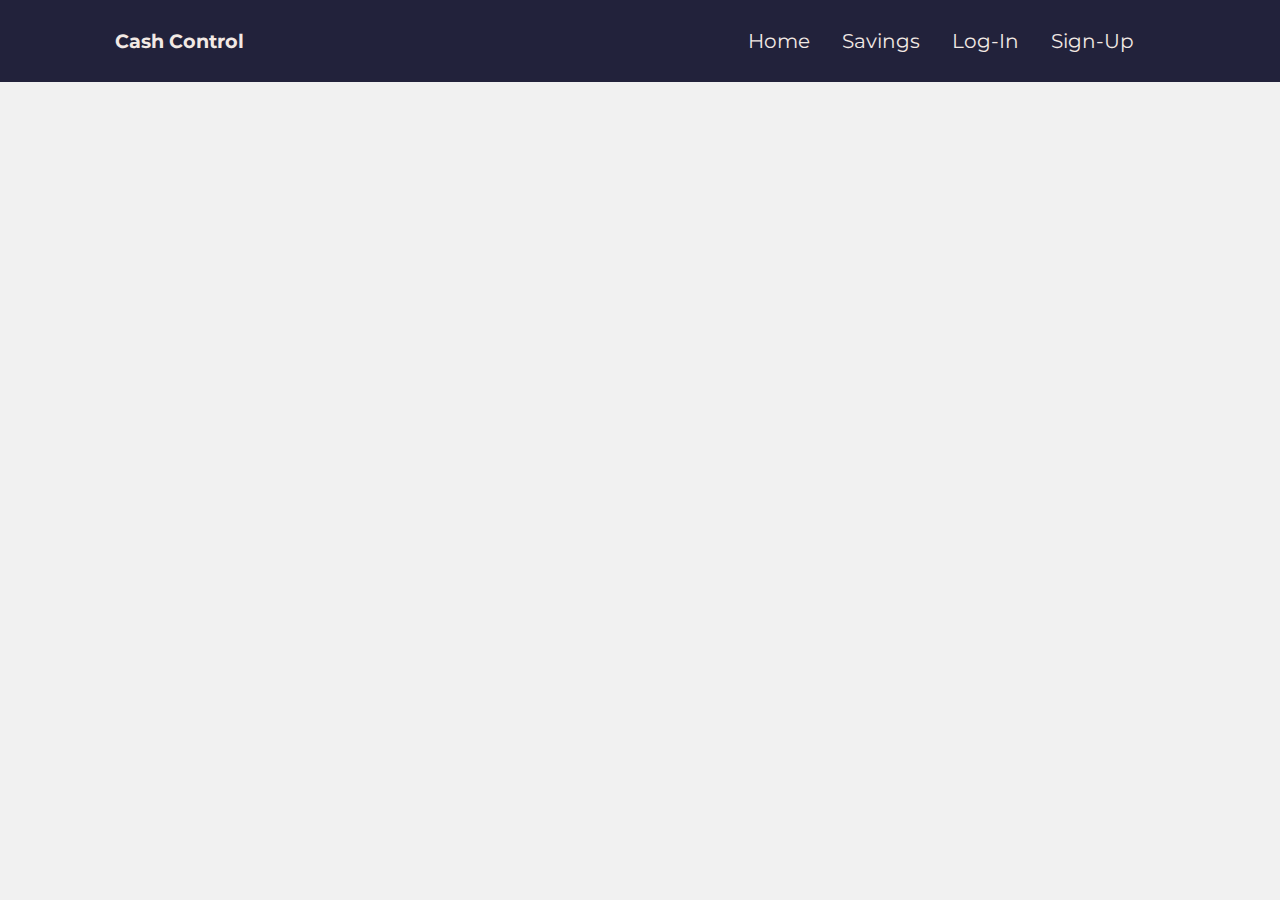
==== accounts.html @ 3d1548b2 "Initial commit" ====
<!DOCTYPE html>
<html lang="en">
    <head>
        <meta charset="UTF-8">
        <meta name="viewport" content="width=device-width, initial-scale=1.0">
        <link rel="stylesheet" href="css/accounts.css">
        <link rel="icon" href="Images/money.png">
        <title>Final Year Project</title>
    </head>

    <body>
        <header>
            <div class="logo">
                <p>Cash Control</p>
            </div>
<!--
            <a href="#" class="toggle-button">
                <span class="bar"></span>
                <span class="bar"></span>
                <span class="bar"></span>
            </a>
-->
            <div class="navbar">
                <ul>
                    <li><a href="#">Home</a></li>
                    <li><a href="#">Savings</a></li>
                    <li><a href="#">Log-In</a></li>
                    <li><a href="#">Sign-Up</a></li>
                </ul>
            </div>
        </header>

    </body>

</html>
---- css/accounts.css ----
/* Palette colours: 22223b, 4a4e69, f2e9e4, 9a8c98, c9ada7*/
:root {
    --text-primary: #f2e9e4;
    --bg: #22223b;
    --bg-secondary: #9a8c98;
}

* {
    box-sizing: border-box;
}

@font-face {
    font-family: mont;
    src: url(../Fonts/Montserrat-VariableFont_wght.ttf);
}

body{
    margin: 0;
    padding: 0;
    background-color: #f1f1f1;
    color: var(--text-primary);
    font-family: mont;
}

/* Header */
header {
    background-color: var(--bg);
    display: flex;
    align-items: center;
    justify-content: space-between;
    padding: 0px 9%;
}

.logo {
    font-size: larger;
    font-weight: bold;
    
}

.navbar {
    overflow: hidden;
    padding: 15px;
}

.navbar ul {
    margin: 0;
    padding: 0;
    display: flex;
}

.navbar li {
    list-style: none;
}

/* Style of links in navigation bar */
.navbar li a {
    color: var(--text-primary);
    text-decoration: none; /* Property removes the underline */
    font-size: 20px;
    padding: 14px 16px;
    transition: background-color 0.5s cubic-bezier(0.4, 0, 0.2, 1) 0s, color 0.167s cubic-bezier(0.4, 0, 0.2, 1) 0s;
    display: block;
}

.navbar a:hover {
    background-color: var(--text-primary);
    color: #22223b;
}

.navbar a.active {
    background-color: var(--text-primary);
    color: #22223b;
}
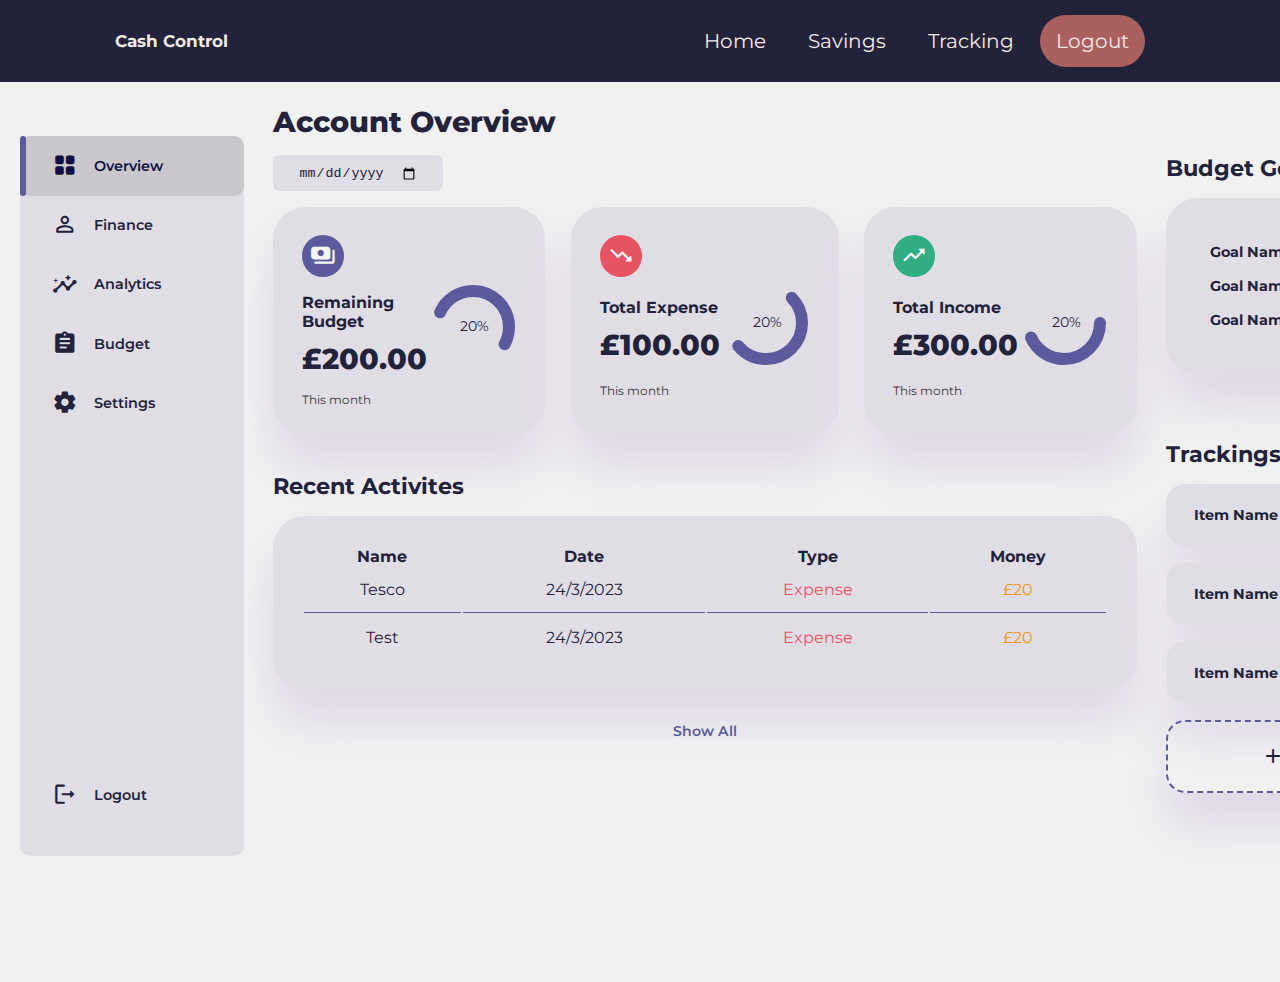
==== commit b8f1a52f: "Update 1.2" ====
--- a/accounts.html
+++ b/accounts.html
@@ -3,33 +3,260 @@
     <head>
         <meta charset="UTF-8">
         <meta name="viewport" content="width=device-width, initial-scale=1.0">
-        <link rel="stylesheet" href="css/accounts.css">
         <link rel="icon" href="Images/money.png">
         <title>Final Year Project</title>
+        <!-- Icons -->
+        <link href="https://fonts.googleapis.com/icon?family=Material+Icons+Round" rel="stylesheet">
+
+        <link rel="stylesheet" href="css/accounts.css">
     </head>
 
     <body>
-        <header>
+        <header id="top">
             <div class="logo">
                 <p>Cash Control</p>
             </div>
-<!--
-            <a href="#" class="toggle-button">
-                <span class="bar"></span>
-                <span class="bar"></span>
-                <span class="bar"></span>
-            </a>
--->
+
             <div class="navbar">
                 <ul>
-                    <li><a href="#">Home</a></li>
-                    <li><a href="#">Savings</a></li>
-                    <li><a href="#">Log-In</a></li>
-                    <li><a href="#">Sign-Up</a></li>
+                    <li><a href="index.php">Home</a></li>
+                    <li><a href="savings.php">Savings</a></li>
+                    <li><a href="trackings.php">Tracking</a></li>
+                    <li id="logout"><a href="logout.php">Logout</a></li>
                 </ul>
             </div>
         </header>
 
+        <div class="container">
+            <!-- Sidebar -->
+            <aside>
+                <div class="top">
+                    <div class="logo">
+                        <p>Cash Control</p>
+                    </div>
+                    <div class="closeTab" id="close-btn">
+                        <span class="material-icons-round">close</span>
+                    </div>
+                </div>
+
+                <div class="sidebar">
+                    <a href="#" class="active">
+                        <span class="material-icons-round">grid_view</span>
+                        <h3>Overview</h3>
+                    </a>
+                    <a href="#">
+                        <span class="material-icons-round">person_outline</span>
+                        <h3>Finance</h3>
+                    </a>
+                    <a href="#">
+                        <span class="material-icons-round">insights</span>
+                        <h3>Analytics</h3>
+                    </a>
+                    <a href="#">
+                        <span class="material-icons-round">assignment</span>
+                        <h3>Budget</h3>
+                    </a>
+                    <a href="#">
+                        <span class="material-icons-round">settings</span>
+                        <h3>Settings</h3>
+                    </a>
+                    <a href="#">
+                        <span class="material-icons-round">logout</span>
+                        <h3>Logout</h3>
+                    </a>
+                </div>
+            </aside>
+
+            <!-- Main -->
+            <main>
+                <h1>Account Overview</h1>
+
+                <div class="date">
+                    <input type="date">
+                </div>
+
+                <div class="insights">
+
+                    <!-- Budget -->
+                    <div class="remaining-budget">
+                        <span class="material-icons-round">payments</span>
+                        <div class="middle">
+                            <div class="left">
+                                <h3>Remaining Budget</h3>
+                                <h1>£200.00</h1>   
+                            </div>
+                            <div class="progress">
+                                <svg>
+                                    <circle cx='38' cy="38" r="36"></circle>
+                                </svg>
+                                <div class="number">
+                                    <p>20%</p>
+                                </div>
+                            </div>
+                        </div>
+                        <small class="text-muted">This month</small>
+                    </div>
+
+                    <!-- Expenses -->
+                    <div class="expense">
+                        <span class="material-icons-round">trending_down</span>
+                        <div class="middle">
+                            <div class="left">
+                                <h3>Total Expense</h3>
+                                <h1>£100.00</h1>   
+                            </div>
+                            <div class="progress">
+                                <svg>
+                                    <circle cx='38' cy="38" r="36"></circle>
+                                </svg>
+                                <div class="number">
+                                    <p>20%</p>
+                                </div>
+                            </div>
+                        </div>
+                        <small class="text-muted">This month</small>
+                    </div>
+
+                    <!-- Expenses -->
+                    <div class="income">
+                        <span class="material-icons-round">trending_up</span>
+                        <div class="middle">
+                            <div class="left">
+                                <h3>Total Income</h3>
+                                <h1>£300.00</h1>   
+                            </div>
+                            <div class="progress">
+                                <svg>
+                                    <circle cx='38' cy="38" r="36"></circle>
+                                </svg>
+                                <div class="number">
+                                    <p>20%</p>
+                                </div>
+                            </div>
+                        </div>
+                        <small class="text-muted">This month</small>
+                    </div>
+                </div>
+
+                <!-- Recent Activities  -->
+                <div class="recent-activity">
+                    <h2>Recent Activites</h2>
+                    <table>
+                        <thead>
+                            <tr>
+                                <th>Name</th>
+                                <th>Date</th>
+                                <th>Type</th>
+                                <th>Money</th>
+                            </tr>
+                        </thead>
+                        <tbody>
+                            <tr>
+                                <td>Tesco</td>
+                                <td>24/3/2023</td>
+                                <td class="danger">Expense</td>
+                                <td class="warning">£20</td>
+                            </tr>
+                            <tr>
+                                <td>Test</td>
+                                <td>24/3/2023</td>
+                                <td class="danger">Expense</td>
+                                <td class="warning">£20</td>
+                            </tr>
+                        </tbody>
+                    </table>
+                    <a href="#">Show All</a>
+                </div>
+
+            </main>
+
+            <div class="right">
+                <!-- Info Top -->
+                <div class="top">
+                    <button id="menu_btn">
+                        <span class="material-icons-round">menu</span>
+                    </button>
+                    <div class="colour-toggle">
+                        <span class="material-icons-round active">light_mode</span>
+                        <span class="material-icons-round">nightlight</span>
+                    </div>
+                    <div class="profile">
+                        <div class="info">
+                            <p>Hi, <b>Admin</b></p>
+                        </div>
+                    </div>
+                </div>
+
+                <!-- Budget Content -->
+                <div class="budget-goals">
+                    <h2>Budget Goals</h2>
+                    <div class="goals">
+                        <div class="goal">
+                            <h3>Goal Name</h3>
+                            <h4>£250 / £350</h4>
+                            <p><b>71% </b></p>
+                        </div>
+                        <div class="goal">
+                            <h3>Goal Name</h3>
+                            <h4>£50 / £450</h4>
+                            <p><b>71% </b></p>
+                        </div>
+                        <div class="goal">
+                            <h3>Goal Name</h3>
+                            <h4>£30 / £10050</h4>
+                            <p><b>1% </b></p>
+                        </div>
+                    </div>
+                    <a href="#">Show All</a>
+                </div>
+
+                <!-- Tracking Content -->
+                <div class="tracking-content">
+                    <h2>Trackings</h2>
+                    <div class="trackings">
+                        <div class="item">
+                            <!--
+                            <div class="info">
+                                <h3>Item Name</h3>
+                                <h4>£250</h4>
+                                <p><b>Price increase</b></p>
+                            </div>
+                            -->
+                            <div class="info">
+                                <h3>Item Name</h3>
+                                <h4>£250</h4>
+                                <p><b>Increase</b></p>
+                            </div>
+                        </div>
+                        <div class="item">
+                            <div class="info">
+                                <h3>Item Name</h3>
+                                <h4>£250</h4>
+                                <p><b>Decrease</b></p>
+                            </div>
+                        </div>
+                        <div class="item">
+                            <div class="info">
+                                <h3>Item Name</h3>
+                                <h4>£250</h4>
+                                <p><b>No Change</b></p>
+                            </div>
+                        </div>
+                        <div class="item add-product">
+                            <div>
+                                <span class="material-icons-round active">add</span>
+                                <h3>Add Product</h3>
+                            </div>
+                        </div>
+                    </div>
+
+                    <a href="#">Show All</a>
+                </div>
+
+            </div>
+
+        </div> 
     </body>
 
+    <script src="Scripts/colourToggle.js"></script>
 </html>--- a/css/accounts.css
+++ b/css/accounts.css
@@ -1,12 +1,54 @@
 /* Palette colours: 22223b, 4a4e69, f2e9e4, 9a8c98, c9ada7*/
 :root {
     --text-primary: #f2e9e4;
+    --text-secondary: #3B3B22;
+    --text-3: #dfd7e6;
+
+    --account-bg: #f1f1f1;
     --bg: #22223b;
     --bg-secondary: #9a8c98;
+    --bg-dark: #101042;
+    --bg-light: #e1dde5;
+    --bg-3: #5a5a9c;
+    --sidebar: #e1dde5;
+    --links: #5a5a9c;
+
+    --colour-danger: #e75461;
+    --colour-success: #31ad84;
+    --colour-warning: #f0950e;
+    --colour-info-dark: #39393d;
+
+    --card-border-radius: 2rem;
+    --border-radius-1: 0.4rem;
+    --border-radius-2: 0.8rem;
+    --border-radius-3: 1.2rem;
+
+    --card-padding: 1.8rem;
+    --padding-1: 1.2rem;
+
+    --box-shadow: 0 2rem 3rem var(--text-3);
+    --alternate-shadow: #1d1d5a;
+}
+
+.dark-theme {
+    --account-bg: #101042;
+    --bg-light: #32366b;
+    --bg: #f2e9e4;
+    --links: #f2e9e4;
+    --colour-info-dark: #f2e9e4;
+
+    --box-shadow: 0 2rem 3rem var(--alternate-shadow);
 }
 
 * {
     box-sizing: border-box;
+    margin: 0;
+    padding: 0;
+    outline: 0;
+    appearance: 0;
+    border: 0;
+    text-decoration: none;
+    list-style: none;
 }
 
 @font-face {
@@ -17,24 +59,37 @@
 body{
     margin: 0;
     padding: 0;
-    background-color: #f1f1f1;
-    color: var(--text-primary);
+    width: 100vw;
+    height: 100vh;
+    background-color: var(--account-bg);
+    color: var(--bg);
     font-family: mont;
-}
-
-/* Header */
+    font-size: 0.88rem;
+    user-select: none;
+    overflow-x: hidden;        /*Changes how content is shown depending it size */ 
+}
+
+.container {
+    display: grid;
+    width: 96%;
+    margin: 0 auto;
+    gap: 1.8rem;
+    grid-template-columns: 14rem auto 23rem;
+}
+
+/* ---------- Header ---------- */
 header {
-    background-color: var(--bg);
+    background-color: #22223b;
     display: flex;
     align-items: center;
     justify-content: space-between;
     padding: 0px 9%;
 }
 
-.logo {
+header .logo p{
     font-size: larger;
     font-weight: bold;
-    
+    color: var(--text-primary);
 }
 
 .navbar {
@@ -50,6 +105,8 @@
 
 .navbar li {
     list-style: none;
+    border-radius: 100px;
+    margin-inline: 5px;
 }
 
 /* Style of links in navigation bar */
@@ -60,15 +117,495 @@
     padding: 14px 16px;
     transition: background-color 0.5s cubic-bezier(0.4, 0, 0.2, 1) 0s, color 0.167s cubic-bezier(0.4, 0, 0.2, 1) 0s;
     display: block;
+    border-radius: 100px;
 }
 
 .navbar a:hover {
     background-color: var(--text-primary);
     color: #22223b;
+    border-radius: 100px;
 }
 
 .navbar a.active {
     background-color: var(--text-primary);
     color: #22223b;
-}
-
+    border-radius: 100px;
+}
+
+#logout {
+    color: var(--text-primary);
+    background-color: #ab6060;
+    text-decoration: none; /* Property removes the underline */
+    transition: background-color 0.5s cubic-bezier(0.4, 0, 0.2, 1) 0s, color 0.167s cubic-bezier(0.4, 0, 0.2, 1) 0s;
+    display: block;
+}
+
+#login {
+    color: var(--text-secondary);
+    background-color: var(--bg-secondary);
+    text-decoration: none; /* Property removes the underline */
+    font-size: 20px;
+    transition: background-color 0.5s cubic-bezier(0.4, 0, 0.2, 1) 0s, color 0.167s cubic-bezier(0.4, 0, 0.2, 1) 0s;
+    display: block;
+}
+
+#register {
+    color: var(--text-primary);
+    background-color: #ab6060;
+    text-decoration: none; /* Property removes the underline */
+    font-size: 20px;
+    transition: background-color 0.5s cubic-bezier(0.4, 0, 0.2, 1) 0s, color 0.167s cubic-bezier(0.4, 0, 0.2, 1) 0s;
+    display: block;
+}
+
+/* ---------- Base ---------- */
+a {
+    color: var(--bg);
+}
+
+h1 {
+    font-weight: 800;
+    font-size: 1.8rem;
+}
+
+h2 {
+    font-size: 1.4rem;
+}
+
+h3 {
+    font-size: 0.9rem;
+}
+
+h4 {
+    font-size: 0.8rem;
+}
+
+h5 {
+    font-size: 0.77rem;
+}
+
+small {
+    font-size: 0.75rem;
+}
+
+.text-muted{
+    color: var(--colour-info-dark);
+}
+
+p {
+    color: var(--bg);
+}
+
+.danger {
+    color: var(--colour-danger);
+}
+
+.success {
+    color: var(--colour-success);
+}
+
+.warning {
+    color: var(--colour-warning);
+}
+
+aside {
+    height: 100vh;
+}
+
+aside .top {
+    display: flex;
+    align-items: center;
+    justify-content: space-between;
+    margin-top: 1.4rem;
+}
+
+aside .logo p{
+    gap: 0.8rem;
+    font-size: larger;
+    font-weight: bold;
+    margin-left: 2rem;
+    display: none;
+}
+
+aside .closeTab {
+    display: none;
+}
+
+/* ---------- Sidebar ----------*/
+
+aside .sidebar {
+    background-color: var(--bg-light);
+    display: flex;
+    flex-direction: column;
+    height: 80vh;
+    position: relative;
+    top: 2rem;
+    border-radius: 10px;
+}
+
+aside h3 {
+    font-weight: 600;
+}
+
+aside .sidebar a {
+    display: flex;
+    margin-left: 2rem;
+    gap: 1rem;
+    align-items: center;
+    position: relative;
+    height: 3.7rem;
+    transition: all 350ms ease;
+    border-radius: 10px;
+}
+
+aside .sidebar a span {
+    font-size: 1.6rem;
+    transition: all 350ms ease;
+}
+
+aside .sidebar a:last-child{
+    position: absolute;
+    bottom: 2rem;
+    width: 100%;
+}
+
+aside .sidebar a.active {
+    background: #c9c6cc;
+    color: var(--bg-dark);
+    margin-left: 0;
+    border-radius: 10px;
+}
+
+aside .sidebar a.active:before {
+    content: '';
+    width: 6px;
+    height: 100%;
+    background: var(--bg-3);
+    border-radius: 3px;
+}
+
+aside .sidebar a.active span {
+    color: var(--bg-dark);
+    margin-left: calc(1rem - 6px);          /*align with other icons*/
+}
+
+aside .sidebar a:hover {
+    color: var(--bg-dark);
+}
+
+aside .sidebar a:hover span {
+    margin-left: 1rem;
+}
+
+/* ---------- Main ---------- */
+main {
+    margin-top: 1.4rem;
+}
+
+main .date {
+    display: inline-block;
+    background-color: var(--bg-light);
+    border-radius: var(--border-radius-1);
+    margin-top: 1rem;
+    padding: 0.5rem 1.6rem;
+}
+
+main .date input[type='date']{
+    background: transparent;
+    color: var(--bg);
+}
+
+main .insights {
+    display: grid;
+    grid-template-columns: repeat(3, 1fr);
+    gap: 1.6rem;
+}
+
+main .insights > div {
+    background: var(--bg-light);
+    padding: var(--card-padding);
+    border-radius: var(--card-border-radius);
+    margin-top: 1rem;
+    box-shadow: var(--box-shadow);
+    transition: all 300ms ease;
+}
+
+main .insights > div:hover {
+    box-shadow: none;
+}
+
+main .insights > div span {
+    background: var(--bg-3);
+    padding: 0.5rem;
+    border-radius: 50%;
+    color: whitesmoke;
+    font-size: 1.6rem;
+}
+
+main .insights > div.expense span {
+    background: var(--colour-danger);
+}
+
+main .insights > div.income span {
+    background: var(--colour-success);
+}
+
+main .insights > div .middle {
+    display: flex;
+    align-items: center;
+    justify-content: space-between;
+}
+
+main .insights h3 {
+    margin: 1rem 0 0.6rem;
+    font-size: 1rem;
+}
+
+main .insights .progress {
+    position: relative;
+    width: 90px;
+    height: 90px;
+    border-radius: 50%;
+}
+
+main .insights svg{
+    width: 6rem;
+    height: 6rem;
+    margin: 0.2rem;
+}
+
+main .insights svg circle{
+    fill: none;
+    stroke: var(--bg-3);
+    stroke-width: 12;
+    stroke-linecap: round;
+    transform: translate(5px, 5px);
+}
+
+main .insights .remaining-budget svg circle{
+    stroke-dasharray: 110;
+    stroke-dashoffset: 92;
+}
+
+main .insights .expense svg circle{
+    stroke-dasharray: 110;
+    stroke-dashoffset: 22;
+}
+
+main .insights .income svg circle{
+    stroke-dasharray: 190;
+    stroke-dashoffset: 92;
+}
+
+main .insights .progress .number {
+    position: absolute;
+    top: 0;
+    left: 0.2rem;
+    height: 100%;
+    width: 100%;
+    display: flex;
+    justify-content: center;
+    align-items: center;
+}
+
+main .insights small{
+    margin-top: 1rem;
+    display: block;
+}
+
+/* ---------- Main ---------- */
+
+main .recent-activity {
+    margin-top: 2.3rem;
+}
+
+main .recent-activity h2{
+    margin-bottom: 1rem;
+}
+
+main .recent-activity table{
+    background: var(--bg-light);
+    width: 100%;
+    border-radius: var(--card-border-radius);
+    padding: var(--card-padding);
+    text-align: center;
+    box-shadow: var(--box-shadow);
+    transition: all 350ms ease;
+
+}
+
+main .recent-activity table:hover{
+    box-shadow: none;
+}
+
+main table thead th {
+    font-size: medium;
+}
+
+main table tbody td {
+    height: 2.8rem;
+    border-bottom: 1px solid var(--bg-3);
+    color: var(--bg);
+    font-size: medium;
+}
+
+main table tbody tr:last-child td {
+    border: none;
+}
+
+main .recent-activity a {
+    text-align: center;
+    display: block;
+    margin: 2rem auto;
+    color: var(--links);
+    font-weight: 600;
+}
+
+/* ---------- Right top content ---------- */
+
+.right {
+    margin-top: 1.4rem;
+}
+
+.right .top {
+    display: flex;
+    justify-content: end;
+    gap: 2rem;
+}
+
+.right .top button {
+    display: none;
+}
+
+.right .colour-toggle {
+    background: var(--text-3);
+    display: flex;
+    justify-content: space-between;
+    align-items: center;
+    height: 1.6rem;
+    width: 4.2rem;
+    cursor: pointer;
+    border-radius: var(--border-radius-1);
+    color: var(--bg-dark)
+}
+
+.right .colour-toggle span {
+    font-size: 1rem;
+    width: 50%;
+    height: 100%;
+    display: flex;
+    align-items: center;
+    justify-content: center;
+}
+
+.right .colour-toggle span.active {
+    background-color: var(--bg-3);
+    color: var(--text-primary);
+    border-radius: var(--border-radius-1);
+}
+
+.right .top .profile{
+    display: flex;
+    gap: 2rem;
+    align-items: center;
+    text-align: right;
+    margin-right: 1rem;
+}
+
+/* ---------- Right budget content ---------- */
+.right .budget-goals {
+    margin-top: 1.5rem;
+}
+
+.right .budget-goals h2{
+    margin-bottom: 1rem;
+}
+
+.right .budget-goals .goals {
+    background-color: var(--bg-light);
+    padding: var(--card-padding);
+    border-radius: var(--card-border-radius);
+    box-shadow: var(--box-shadow);
+    transition: all 350ms ease;
+}
+
+.right .budget-goals .goals:hover {
+    box-shadow: none;
+}
+
+.right .budget-goals .goals .goal {
+    display: flex;
+    justify-content: space-between;
+    gap: 1rem;
+    margin: 1rem;
+}
+
+.right .budget-goals a {
+    text-align: center;
+    display: block;
+    margin: 1rem auto;
+    color: var(--links);
+    font-weight: 600;
+}
+
+/* ---------- Right tracking content ---------- */
+.right .tracking-content {
+    margin-top: 2rem;
+}
+
+.right .tracking-content h2{
+    margin-bottom: 1rem;
+}
+
+.right .tracking-content .item {
+    background-color: var(--bg-light);
+    align-items: center;
+    gap: 1rem;
+    margin-bottom: 1rem;
+    padding: 1.4rem var(--card-padding);
+    border-radius: var(--border-radius-3);
+    box-shadow: var(--box-shadow);
+    transition: all 350ms ease;
+}
+
+.right .tracking-content .item:hover {
+    box-shadow: none;
+}
+
+.right .tracking-content .item .info {
+    display: flex;
+    justify-content: space-between;
+    align-items: center;
+    margin: 0;
+}
+
+.right .tracking-content .add-product {
+    background-color: transparent;
+    border: 2.5px dashed var(--bg-3);
+    display: flex;
+    align-items: center;
+    justify-content: center;
+}
+
+.right .tracking-content .add-product div {
+    display: flex;
+    align-items: center;
+    gap: 0.6rem;
+}
+
+.right .tracking-content a {
+    text-align: center;
+    display: block;
+    margin: 1rem auto;
+    color: var(--links);
+    font-weight: 600;
+}
+
+/* ---------- Media Query ---------- */
+@media screen and (max-width: 1400px) {
+    .container {
+        width: 92%;
+        grid-template-columns: 14rem auto 20rem;
+        margin: 0 20px;
+    }
+}